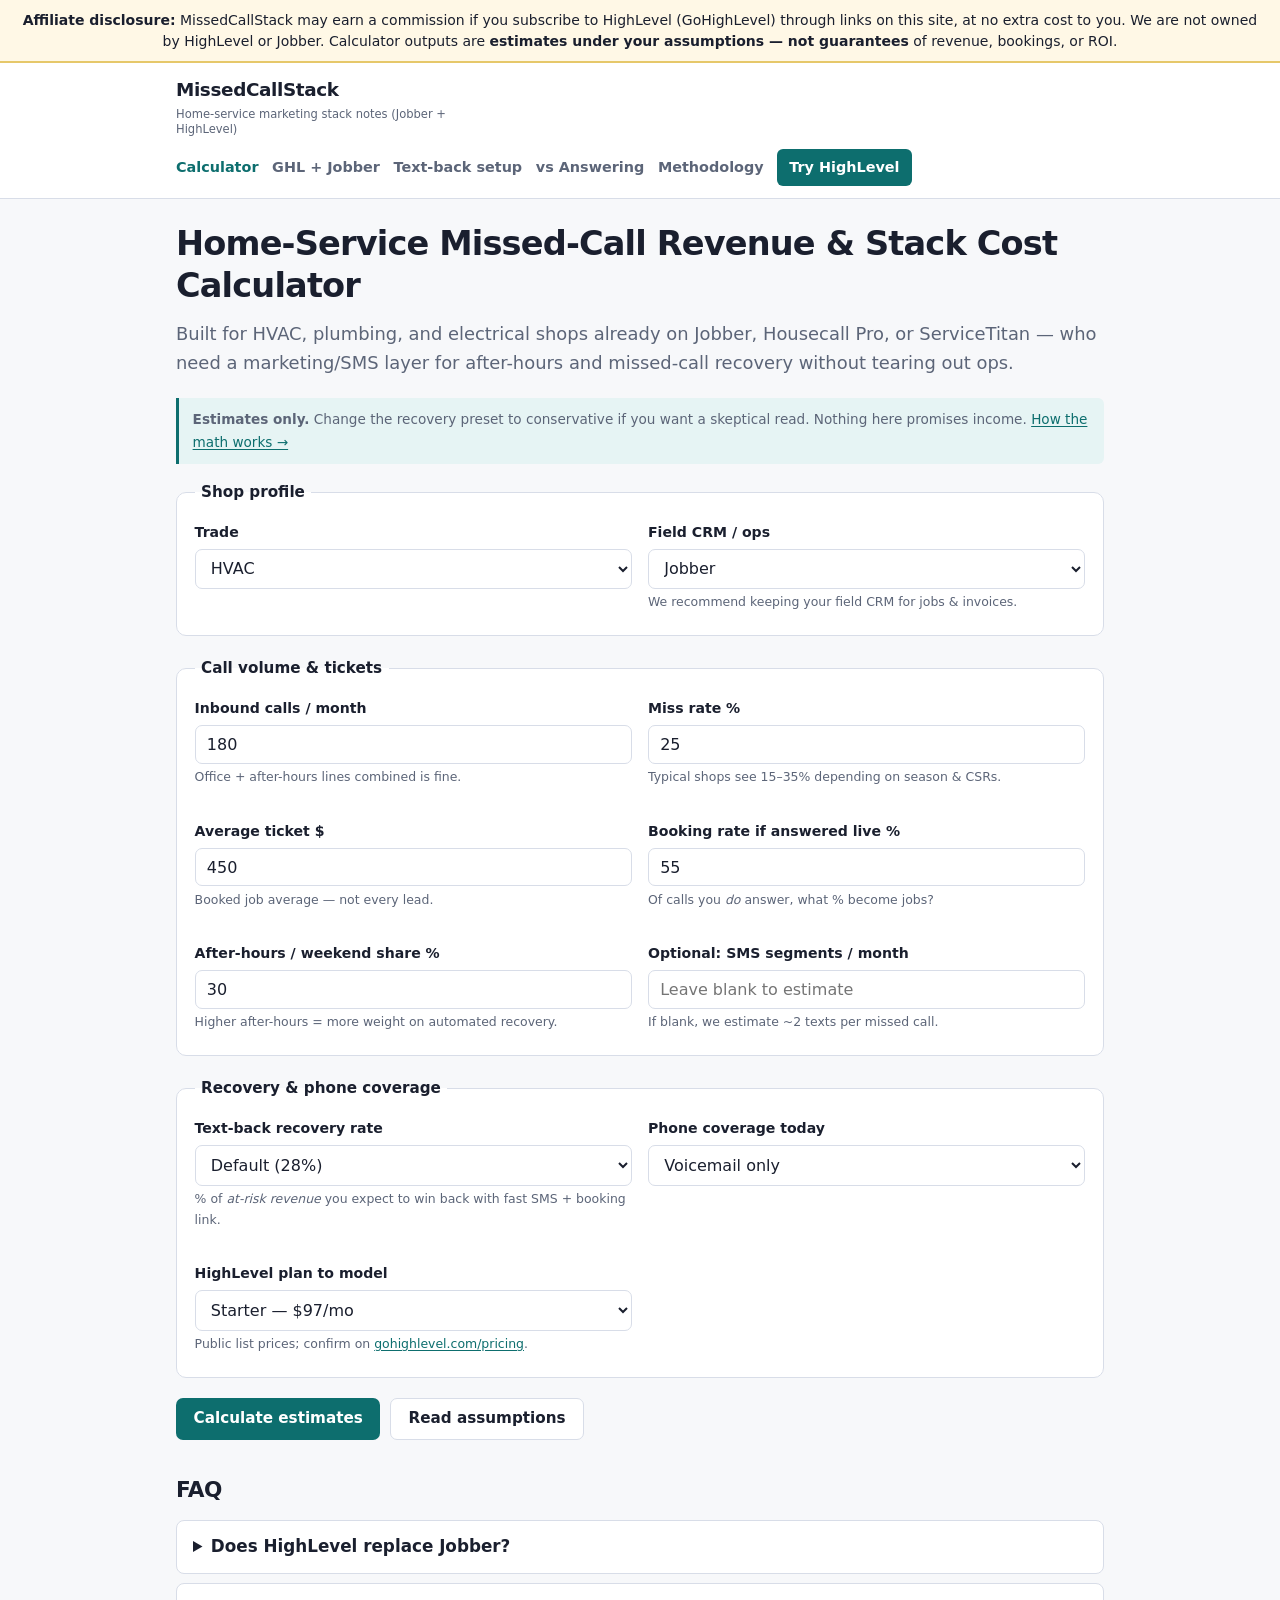
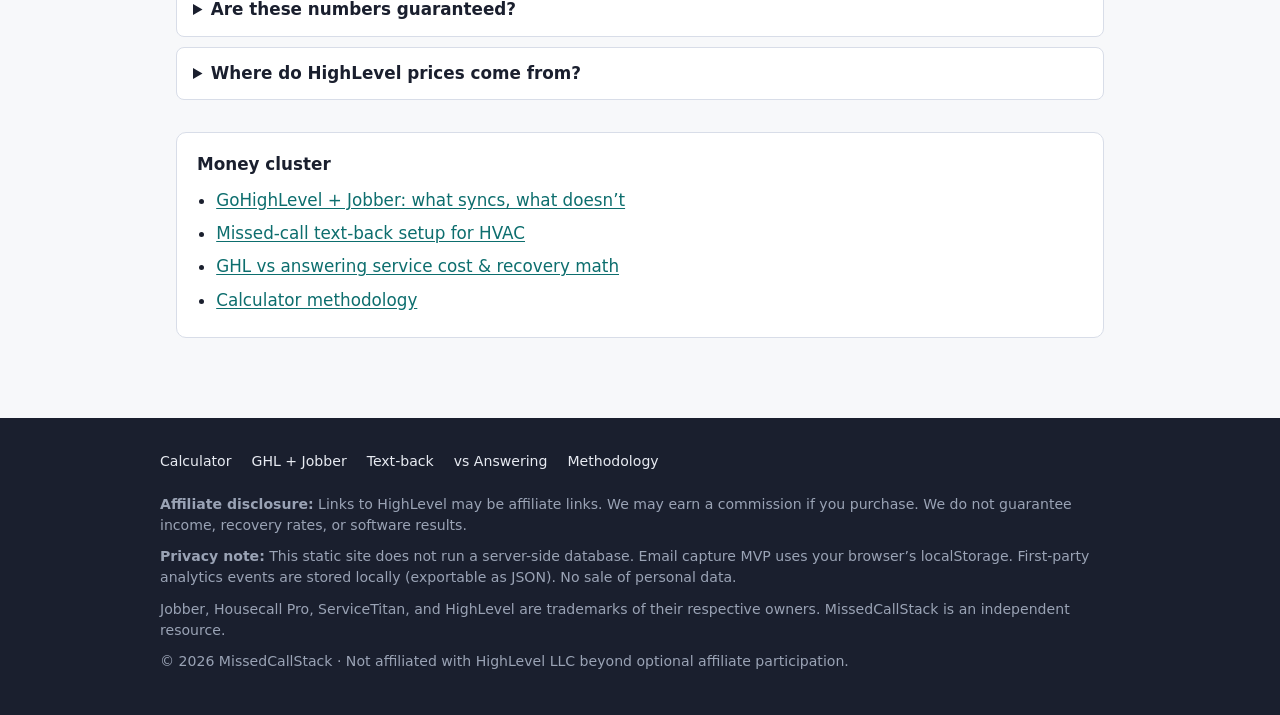
==== index.html @ e6b7d424 "Initial MissedCallStack MVP: calculator + money-cluster pages Static site for home-service missed-ca" ====
<!DOCTYPE html>
<html lang="en">
<head>
  <meta charset="utf-8">
  <meta name="viewport" content="width=device-width, initial-scale=1">
  <title>Missed-Call Revenue Calculator for HVAC, Plumbing &amp; Electrical | MissedCallStack</title>
  <meta name="description" content="Estimate revenue at risk from missed inbound calls and compare Jobber + HighLevel stack cost vs answering services. Conservative assumptions, no income guarantees.">
  <link rel="canonical" href="">
  <meta name="robots" content="index,follow">
  <meta property="og:title" content="Home-Service Missed-Call Revenue &amp; Stack Cost Calculator">
  <meta property="og:description" content="For contractors on Jobber, Housecall Pro, or ServiceTitan who need SMS and missed-call recovery without ripping out ops.">
  <meta property="og:type" content="website">
  <link rel="stylesheet" href="css/styles.css">
  <script type="application/ld+json">
  {
    "@context": "https://schema.org",
    "@type": "WebApplication",
    "name": "MissedCallStack Calculator",
    "applicationCategory": "BusinessApplication",
    "offers": { "@type": "Offer", "price": "0", "priceCurrency": "USD" },
    "description": "Estimate missed-call revenue at risk and HighLevel stack break-even for home-service contractors."
  }
  </script>
  <script type="application/ld+json">
  {
    "@context": "https://schema.org",
    "@type": "FAQPage",
    "mainEntity": [
      {
        "@type": "Question",
        "name": "Does HighLevel replace Jobber for HVAC shops?",
        "acceptedAnswer": {
          "@type": "Answer",
          "text": "No. Keep Jobber (or Housecall Pro / ServiceTitan) for field ops—dispatch, job costing, invoices, and the tech app. Use HighLevel for marketing, SMS, calendars, and missed-call text-back. Official Jobber↔HighLevel sync covers client/contact fields, not jobs or notes."
        }
      },
      {
        "@type": "Question",
        "name": "What does this calculator guarantee?",
        "acceptedAnswer": {
          "@type": "Answer",
          "text": "Nothing. All outputs are estimates based on your inputs and labeled assumptions. Recovery rates and tickets vary by market, season, and how well your team follows up."
        }
      },
      {
        "@type": "Question",
        "name": "How much is HighLevel for a single shop?",
        "acceptedAnswer": {
          "@type": "Answer",
          "text": "HighLevel publicly lists Starter at $97/month and Unlimited at $297/month, plus usage-based SMS and phone costs. Confirm current pricing on gohighlevel.com/pricing. A 14-day trial is advertised."
        }
      }
    ]
  }
  </script>
</head>
<body>
  <a class="skip-link" href="#main">Skip to content</a>

  <aside class="ftc-disclosure" role="note">
    <strong>Affiliate disclosure:</strong> MissedCallStack may earn a commission if you subscribe to HighLevel (GoHighLevel) through links on this site, at no extra cost to you. We are not owned by HighLevel or Jobber. Calculator outputs are <strong>estimates under your assumptions — not guarantees</strong> of revenue, bookings, or ROI.
  </aside>

  <header class="site-header">
    <div class="header-inner">
      <a class="brand" href="">
        <span class="brand-name">MissedCallStack</span>
        <span class="brand-tag">Home-service marketing stack notes (Jobber + HighLevel)</span>
      </a>
      <button type="button" class="nav-toggle" id="nav-toggle" aria-expanded="false" aria-controls="site-nav">Menu</button>
      <nav class="nav" id="site-nav" aria-label="Primary">
        <a href="" aria-current="page">Calculator</a>
        <a href="ghl-jobber-stack/">GHL + Jobber</a>
        <a href="missed-call-text-back/">Text-back setup</a>
        <a href="ghl-vs-answering-service/">vs Answering</a>
        <a href="methodology/">Methodology</a>
        <a class="nav-cta" data-affiliate="header" href="https://www.gohighlevel.com/">Try HighLevel</a>
      </nav>
    </div>
  </header>

  <main id="main" class="wide">
    <h1>Home-Service Missed-Call Revenue &amp; Stack Cost Calculator</h1>
    <p class="lede">Built for HVAC, plumbing, and electrical shops already on Jobber, Housecall Pro, or ServiceTitan — who need a marketing/SMS layer for after-hours and missed-call recovery without tearing out ops.</p>

    <p class="estimate-note"><strong>Estimates only.</strong> Change the recovery preset to conservative if you want a skeptical read. Nothing here promises income. <a href="methodology/">How the math works →</a></p>

    <form id="calc-form" class="calc-form" novalidate>
      <fieldset class="fieldset">
        <legend>Shop profile</legend>
        <div class="grid-2">
          <div class="field">
            <label for="trade">Trade</label>
            <select id="trade" name="trade">
              <option value="hvac" selected>HVAC</option>
              <option value="plumbing">Plumbing</option>
              <option value="electrical">Electrical</option>
              <option value="multi">Multi-trade</option>
              <option value="other">Other home service</option>
            </select>
          </div>
          <div class="field">
            <label for="crm">Field CRM / ops</label>
            <select id="crm" name="crm">
              <option value="jobber" selected>Jobber</option>
              <option value="hcp">Housecall Pro</option>
              <option value="servicetitan">ServiceTitan</option>
              <option value="other">Other</option>
              <option value="none">None yet</option>
            </select>
            <span class="hint">We recommend keeping your field CRM for jobs &amp; invoices.</span>
          </div>
        </div>
      </fieldset>

      <fieldset class="fieldset">
        <legend>Call volume &amp; tickets</legend>
        <div class="grid-2">
          <div class="field">
            <label for="calls">Inbound calls / month</label>
            <input type="number" id="calls" name="calls" min="0" max="100000" step="1" value="180" required>
            <span class="hint">Office + after-hours lines combined is fine.</span>
          </div>
          <div class="field">
            <label for="miss-rate">Miss rate %</label>
            <input type="number" id="miss-rate" name="miss-rate" min="0" max="100" step="1" value="25" required>
            <span class="hint">Typical shops see 15–35% depending on season &amp; CSRs.</span>
          </div>
          <div class="field">
            <label for="ticket">Average ticket $</label>
            <input type="number" id="ticket" name="ticket" min="0" max="1000000" step="1" value="450" required>
            <span class="hint">Booked job average — not every lead.</span>
          </div>
          <div class="field">
            <label for="booking-live">Booking rate if answered live %</label>
            <input type="number" id="booking-live" name="booking-live" min="0" max="100" step="1" value="55" required>
            <span class="hint">Of calls you <em>do</em> answer, what % become jobs?</span>
          </div>
          <div class="field">
            <label for="after-hours">After-hours / weekend share %</label>
            <input type="number" id="after-hours" name="after-hours" min="0" max="100" step="1" value="30">
            <span class="hint">Higher after-hours = more weight on automated recovery.</span>
          </div>
          <div class="field">
            <label for="sms-vol">Optional: SMS segments / month</label>
            <input type="number" id="sms-vol" name="sms-vol" min="0" max="1000000" step="1" value="" placeholder="Leave blank to estimate">
            <span class="hint">If blank, we estimate ~2 texts per missed call.</span>
          </div>
        </div>
      </fieldset>

      <fieldset class="fieldset">
        <legend>Recovery &amp; phone coverage</legend>
        <div class="grid-2">
          <div class="field">
            <label for="recovery-mode">Text-back recovery rate</label>
            <select id="recovery-mode" name="recovery-mode">
              <option value="conservative">Conservative (15%)</option>
              <option value="default" selected>Default (28%)</option>
              <option value="optimistic">Optimistic (42%)</option>
              <option value="custom">Custom…</option>
            </select>
            <span class="hint">% of <em>at-risk revenue</em> you expect to win back with fast SMS + booking link.</span>
          </div>
          <div class="field" id="recovery-custom-wrap" style="display:none">
            <label for="recovery-custom">Custom recovery %</label>
            <input type="number" id="recovery-custom" name="recovery-custom" min="0" max="100" step="1" value="20">
          </div>
          <div class="field">
            <label for="coverage">Phone coverage today</label>
            <select id="coverage" name="coverage">
              <option value="voicemail" selected>Voicemail only</option>
              <option value="answering">Answering service</option>
              <option value="none">Often goes unanswered</option>
            </select>
          </div>
          <div class="field" id="answering-cost-wrap" style="display:none">
            <label for="answering-cost">Answering service $ / month</label>
            <input type="number" id="answering-cost" name="answering-cost" min="0" max="50000" step="1" value="350">
          </div>
          <div class="field">
            <label for="ghl-plan">HighLevel plan to model</label>
            <select id="ghl-plan" name="ghl-plan">
              <option value="97" selected>Starter — $97/mo</option>
              <option value="297">Unlimited — $297/mo</option>
            </select>
            <span class="hint">Public list prices; confirm on <a href="https://www.gohighlevel.com/pricing/" rel="noopener noreferrer" target="_blank">gohighlevel.com/pricing</a>.</span>
          </div>
        </div>
      </fieldset>

      <div class="btn-row">
        <button type="submit" class="btn">Calculate estimates</button>
        <a class="btn btn-secondary" href="methodology/">Read assumptions</a>
      </div>
    </form>

    <section id="results" class="results" aria-live="polite">
      <h2>Your estimates</h2>
      <p id="assumptions-line" class="estimate-note"></p>

      <div class="grid-3">
        <div class="card stat">
          <div class="stat-value" id="out-at-risk-mo">—</div>
          <div class="stat-label">Est. monthly revenue at risk</div>
        </div>
        <div class="card stat">
          <div class="stat-value" id="out-recovered-mo">—</div>
          <div class="stat-label">Est. monthly recovered (text-back)</div>
        </div>
        <div class="card stat">
          <div class="stat-value" id="out-missed">—</div>
          <div class="stat-label">Missed calls modeled</div>
        </div>
      </div>

      <div class="grid-2">
        <div class="card stat">
          <div class="stat-value" id="out-at-risk-yr">—</div>
          <div class="stat-label">Est. annual revenue at risk</div>
        </div>
        <div class="card stat">
          <div class="stat-value" id="out-recovered-yr">—</div>
          <div class="stat-label">Est. annual recovered</div>
        </div>
      </div>

      <h3>Break-even jobs (plan + SMS mid-band)</h3>
      <div class="grid-2">
        <div class="card">
          <strong>$97 Starter</strong>
          <p id="out-be-97" style="font-size:1.35rem;font-weight:700;margin:0.35rem 0">—</p>
          <p class="hint" style="margin:0;color:var(--muted);font-size:0.85rem">Jobs/mo at your avg ticket to cover plan + estimated SMS.</p>
        </div>
        <div class="card">
          <strong>$297 Unlimited</strong>
          <p id="out-be-297" style="font-size:1.35rem;font-weight:700;margin:0.35rem 0">—</p>
          <p class="hint" style="margin:0;color:var(--muted);font-size:0.85rem">Same math at Unlimited list price.</p>
        </div>
      </div>
      <p><strong>SMS cost band (estimate):</strong> <span id="out-sms-band">—</span>. Carrier/A2P rates vary; HighLevel usage fees are separate from the subscription.</p>

      <div class="recommend" id="stack-rec">
        <h3>Stack recommendation</h3>
        <p><strong>Trade:</strong> <span id="rec-trade">—</span> · <strong>Keep ops in:</strong> <span id="rec-crm">—</span></p>
        <p id="rec-keep"></p>
        <p id="rec-add"></p>
        <p id="rec-plan"></p>
        <p><a href="ghl-jobber-stack/">What syncs between Jobber and HighLevel →</a></p>
      </div>

      <h3>Answering service vs HighLevel <span style="font-weight:500;font-size:0.9rem;color:var(--muted)">(labeled assumptions)</span></h3>
      <table class="compare-table">
        <thead>
          <tr>
            <th>Model</th>
            <th>Est. monthly cost</th>
            <th>Est. recovered revenue</th>
            <th>Est. net</th>
          </tr>
        </thead>
        <tbody>
          <tr>
            <td>Answering service</td>
            <td id="cmp-ans-cost">—</td>
            <td id="cmp-ans-rec">—</td>
            <td id="cmp-ans-net">—</td>
          </tr>
          <tr>
            <td>HighLevel + SMS (mid)</td>
            <td id="cmp-ghl-cost">—</td>
            <td id="cmp-ghl-rec">—</td>
            <td id="cmp-ghl-net">—</td>
          </tr>
        </tbody>
        <caption>
          Answering recovery assumes ~50% of the miss pool is caught live when an answering service is selected — a simplification. GHL recovery uses your text-back preset. Neither is a promise. See <a href="ghl-vs-answering-service/">full comparison notes</a>.
        </caption>
      </table>

      <div class="btn-row">
        <button type="button" class="btn btn-secondary" id="btn-download">Download results (.txt)</button>
        <button type="button" class="btn btn-secondary" id="btn-print">Print summary</button>
        <a class="btn" data-affiliate="calculator_results" href="https://www.gohighlevel.com/">Open HighLevel (affiliate link)</a>
      </div>

      <div class="email-capture">
        <h3>Get the 7-day missed-call SOP</h3>
        <p>Practical checklist for HVAC/plumbing shops: number routing, GHL workflow outline, Jobber handoff, and first-week QA. Free. No spam pitch deck.</p>
        <form data-email-capture="calculator_sop" novalidate>
          <div class="field">
            <label for="sop-email">Work email</label>
            <input type="email" id="sop-email" name="email" required autocomplete="email" placeholder="you@yourhvacco.com">
            <p class="form-error" role="alert"></p>
          </div>
          <button type="submit" class="btn">Save my request</button>
          <p class="form-success" role="status"></p>
          <p class="hint" style="margin-top:0.75rem;color:var(--muted);font-size:0.8rem">MVP stores your email in this browser’s localStorage only. Kit/Formspree can be wired later at $0 tiers. Use mailto fallback on success if you want a copy in your inbox.</p>
        </form>
      </div>
    </section>

    <section class="faq" aria-labelledby="faq-h">
      <h2 id="faq-h">FAQ</h2>
      <details>
        <summary>Does HighLevel replace Jobber?</summary>
        <p>No. Keep Jobber (or HCP / ServiceTitan) for field ops. Use GHL for marketing, SMS, and missed-call recovery. <a href="ghl-jobber-stack/">Integration details</a>.</p>
      </details>
      <details>
        <summary>Are these numbers guaranteed?</summary>
        <p>No. They are estimates from your inputs. Markets, seasonality, lead quality, and follow-up discipline change outcomes.</p>
      </details>
      <details>
        <summary>Where do HighLevel prices come from?</summary>
        <p>Public list prices on <a href="https://www.gohighlevel.com/pricing/" rel="noopener noreferrer" target="_blank">gohighlevel.com/pricing</a> (Starter $97, Unlimited $297 monthly as of our last check). SMS/phone are usage-based.</p>
      </details>
    </section>

    <aside class="related">
      <strong>Money cluster</strong>
      <ul>
        <li><a href="ghl-jobber-stack/">GoHighLevel + Jobber: what syncs, what doesn’t</a></li>
        <li><a href="missed-call-text-back/">Missed-call text-back setup for HVAC</a></li>
        <li><a href="ghl-vs-answering-service/">GHL vs answering service cost &amp; recovery math</a></li>
        <li><a href="methodology/">Calculator methodology</a></li>
      </ul>
    </aside>
  </main>

  <footer class="site-footer">
    <div class="footer-inner">
      <nav class="footer-nav" aria-label="Footer">
        <a href="">Calculator</a>
        <a href="ghl-jobber-stack/">GHL + Jobber</a>
        <a href="missed-call-text-back/">Text-back</a>
        <a href="ghl-vs-answering-service/">vs Answering</a>
        <a href="methodology/">Methodology</a>
      </nav>
      <div class="footer-disclosures">
        <p><strong>Affiliate disclosure:</strong> Links to HighLevel may be affiliate links. We may earn a commission if you purchase. We do not guarantee income, recovery rates, or software results.</p>
        <p><strong>Privacy note:</strong> This static site does not run a server-side database. Email capture MVP uses your browser’s localStorage. First-party analytics events are stored locally (exportable as JSON). No sale of personal data.</p>
        <p>Jobber, Housecall Pro, ServiceTitan, and HighLevel are trademarks of their respective owners. MissedCallStack is an independent resource.</p>
        <p>© <span data-year>2026</span> MissedCallStack · Not affiliated with HighLevel LLC beyond optional affiliate participation.</p>
      </div>
    </div>
  </footer>

  <script src="js/config.js"></script>
  <script src="js/analytics.js"></script>
  <script src="js/site.js"></script>
  <script src="js/calculator.js"></script>
</body>
</html>
---- css/styles.css ----
/* MissedCallStack — mobile-first, accessible, fast */
:root {
  --bg: #f7f8fa;
  --surface: #ffffff;
  --ink: #1a1f2e;
  --muted: #5c6578;
  --border: #d8dde8;
  --accent: #0d6e6e;
  --accent-hover: #0a5555;
  --accent-soft: #e6f4f4;
  --warn-bg: #fff8e6;
  --warn-border: #e6c86a;
  --ok: #1b7a4e;
  --ok-bg: #e8f6ee;
  --danger: #9b2c2c;
  --radius: 10px;
  --shadow: 0 1px 3px rgba(26, 31, 46, 0.08), 0 4px 12px rgba(26, 31, 46, 0.04);
  --font: system-ui, -apple-system, 'Segoe UI', Roboto, 'Helvetica Neue', Arial, sans-serif;
  --mono: ui-monospace, 'Cascadia Code', 'SF Mono', Menlo, Consolas, monospace;
  --max: 720px;
  --wide: 960px;
}

*, *::before, *::after { box-sizing: border-box; }
html { scroll-behavior: smooth; }
body {
  margin: 0;
  font-family: var(--font);
  font-size: 1.05rem;
  line-height: 1.65;
  color: var(--ink);
  background: var(--bg);
  -webkit-font-smoothing: antialiased;
}
img { max-width: 100%; height: auto; }
a { color: var(--accent); text-underline-offset: 2px; }
a:hover { color: var(--accent-hover); }
a:focus-visible, button:focus-visible, input:focus-visible, select:focus-visible, textarea:focus-visible {
  outline: 3px solid var(--accent);
  outline-offset: 2px;
}

.skip-link {
  position: absolute;
  left: -9999px;
  top: 0;
  background: var(--accent);
  color: #fff;
  padding: 0.5rem 1rem;
  z-index: 100;
}
.skip-link:focus { left: 0; }

/* FTC disclosure — above the fold */
.ftc-disclosure {
  background: var(--warn-bg);
  border-bottom: 2px solid var(--warn-border);
  padding: 0.65rem 1rem;
  font-size: 0.875rem;
  line-height: 1.45;
  color: var(--ink);
  text-align: center;
}
.ftc-disclosure strong { font-weight: 700; }

.site-header {
  background: var(--surface);
  border-bottom: 1px solid var(--border);
  position: sticky;
  top: 0;
  z-index: 50;
}
.header-inner {
  max-width: var(--wide);
  margin: 0 auto;
  padding: 0.75rem 1rem;
  display: flex;
  flex-wrap: wrap;
  align-items: center;
  justify-content: space-between;
  gap: 0.75rem;
}
.brand {
  text-decoration: none;
  color: var(--ink);
  display: flex;
  flex-direction: column;
  gap: 0.1rem;
}
.brand-name {
  font-weight: 750;
  font-size: 1.15rem;
  letter-spacing: -0.02em;
}
.brand-tag {
  font-size: 0.72rem;
  color: var(--muted);
  font-weight: 500;
  max-width: 280px;
  line-height: 1.3;
}
.nav {
  display: flex;
  flex-wrap: wrap;
  gap: 0.35rem 0.85rem;
  align-items: center;
}
.nav a {
  text-decoration: none;
  color: var(--muted);
  font-size: 0.9rem;
  font-weight: 600;
}
.nav a:hover, .nav a[aria-current="page"] { color: var(--accent); }
.nav-cta {
  background: var(--accent);
  color: #fff !important;
  padding: 0.4rem 0.75rem;
  border-radius: 6px;
}
.nav-cta:hover { background: var(--accent-hover); color: #fff !important; }

.nav-toggle {
  display: none;
  background: transparent;
  border: 1px solid var(--border);
  border-radius: 6px;
  padding: 0.4rem 0.65rem;
  font-size: 0.85rem;
  font-weight: 600;
  cursor: pointer;
  color: var(--ink);
}

@media (max-width: 720px) {
  .nav-toggle { display: block; }
  .nav {
    display: none;
    width: 100%;
    flex-direction: column;
    align-items: flex-start;
    padding-top: 0.5rem;
  }
  .nav.is-open { display: flex; }
}

main {
  max-width: var(--max);
  margin: 0 auto;
  padding: 1.5rem 1rem 3rem;
}
main.wide { max-width: var(--wide); }

h1 {
  font-size: clamp(1.55rem, 4vw, 2.1rem);
  line-height: 1.25;
  letter-spacing: -0.025em;
  margin: 0 0 0.75rem;
}
h2 {
  font-size: 1.35rem;
  letter-spacing: -0.02em;
  margin: 2rem 0 0.75rem;
  padding-top: 0.5rem;
  border-top: 1px solid var(--border);
}
h2:first-of-type { border-top: none; padding-top: 0; }
h3 { font-size: 1.1rem; margin: 1.35rem 0 0.5rem; }
p { margin: 0 0 1rem; }
.lede { font-size: 1.12rem; color: var(--muted); margin-bottom: 1.25rem; }
.estimate-note {
  font-size: 0.85rem;
  color: var(--muted);
  background: var(--accent-soft);
  border-left: 3px solid var(--accent);
  padding: 0.65rem 0.85rem;
  margin: 1rem 0;
  border-radius: 0 6px 6px 0;
}

.card {
  background: var(--surface);
  border: 1px solid var(--border);
  border-radius: var(--radius);
  padding: 1.15rem 1.25rem;
  box-shadow: var(--shadow);
  margin: 1rem 0;
}
.card h3 { margin-top: 0; }
.grid-2 {
  display: grid;
  gap: 1rem;
}
@media (min-width: 640px) {
  .grid-2 { grid-template-columns: 1fr 1fr; }
}
.grid-3 {
  display: grid;
  gap: 1rem;
}
@media (min-width: 720px) {
  .grid-3 { grid-template-columns: 1fr 1fr 1fr; }
}

.btn {
  display: inline-flex;
  align-items: center;
  justify-content: center;
  gap: 0.4rem;
  background: var(--accent);
  color: #fff;
  border: none;
  border-radius: 7px;
  padding: 0.65rem 1.1rem;
  font-size: 0.95rem;
  font-weight: 650;
  cursor: pointer;
  text-decoration: none;
  font-family: inherit;
  line-height: 1.3;
}
.btn:hover { background: var(--accent-hover); color: #fff; }
.btn-secondary {
  background: var(--surface);
  color: var(--ink);
  border: 1px solid var(--border);
}
.btn-secondary:hover { background: var(--bg); color: var(--ink); }
.btn-block { width: 100%; }
.btn-row { display: flex; flex-wrap: wrap; gap: 0.6rem; margin: 1rem 0; }

/* Calculator form */
.calc-form label {
  display: block;
  font-weight: 650;
  font-size: 0.88rem;
  margin-bottom: 0.3rem;
}
.calc-form .field { margin-bottom: 1rem; }
.calc-form .hint {
  display: block;
  font-size: 0.78rem;
  font-weight: 400;
  color: var(--muted);
  margin-top: 0.2rem;
}
.calc-form input[type="number"],
.calc-form input[type="email"],
.calc-form input[type="text"],
.calc-form select {
  width: 100%;
  padding: 0.55rem 0.7rem;
  border: 1px solid var(--border);
  border-radius: 7px;
  font-size: 1rem;
  font-family: inherit;
  background: var(--surface);
  color: var(--ink);
}
.calc-form input:invalid:not(:placeholder-shown) { border-color: var(--danger); }
.fieldset {
  border: 1px solid var(--border);
  border-radius: var(--radius);
  padding: 1rem 1.1rem 0.4rem;
  margin: 0 0 1.25rem;
  background: var(--surface);
}
.fieldset legend {
  font-weight: 700;
  padding: 0 0.4rem;
  font-size: 0.95rem;
}

.results {
  display: none;
}
.results.is-visible { display: block; }
.stat {
  text-align: center;
  padding: 1rem;
}
.stat-value {
  font-size: 1.65rem;
  font-weight: 750;
  letter-spacing: -0.02em;
  color: var(--accent);
  font-variant-numeric: tabular-nums;
}
.stat-label {
  font-size: 0.8rem;
  color: var(--muted);
  margin-top: 0.25rem;
}
.recommend {
  background: var(--ok-bg);
  border: 1px solid #b8e0c8;
  border-radius: var(--radius);
  padding: 1.1rem 1.25rem;
  margin: 1.25rem 0;
}
.recommend h3 { margin-top: 0; color: var(--ok); }
.compare-table {
  width: 100%;
  border-collapse: collapse;
  font-size: 0.92rem;
  margin: 1rem 0;
}
.compare-table th, .compare-table td {
  border: 1px solid var(--border);
  padding: 0.55rem 0.7rem;
  text-align: left;
  vertical-align: top;
}
.compare-table th { background: var(--bg); font-weight: 650; }
.compare-table caption {
  caption-side: bottom;
  font-size: 0.8rem;
  color: var(--muted);
  text-align: left;
  padding-top: 0.5rem;
}

.email-capture {
  background: var(--surface);
  border: 2px solid var(--accent);
  border-radius: var(--radius);
  padding: 1.25rem;
  margin: 1.5rem 0;
}
.email-capture h3 { margin-top: 0; }
.form-error { color: var(--danger); font-size: 0.85rem; margin: 0.35rem 0 0; display: none; }
.form-error.is-visible { display: block; }
.form-success {
  display: none;
  background: var(--ok-bg);
  border: 1px solid #b8e0c8;
  border-radius: 7px;
  padding: 0.85rem;
  margin-top: 0.75rem;
  color: var(--ok);
  font-weight: 600;
}
.form-success.is-visible { display: block; }

.site-footer {
  background: var(--ink);
  color: #c5cad6;
  padding: 2rem 1rem;
  font-size: 0.88rem;
  margin-top: 2rem;
}
.footer-inner {
  max-width: var(--wide);
  margin: 0 auto;
}
.footer-nav {
  display: flex;
  flex-wrap: wrap;
  gap: 0.5rem 1.25rem;
  margin-bottom: 1.25rem;
}
.footer-nav a { color: #e8ebf2; text-decoration: none; }
.footer-nav a:hover { text-decoration: underline; }
.footer-disclosures p { margin: 0 0 0.65rem; color: #9aa3b5; line-height: 1.5; }
.footer-disclosures a { color: #b8d4d4; }

.breadcrumb {
  font-size: 0.85rem;
  color: var(--muted);
  margin-bottom: 1rem;
}
.breadcrumb a { color: var(--muted); }
.breadcrumb ol {
  list-style: none;
  padding: 0;
  margin: 0;
  display: flex;
  flex-wrap: wrap;
  gap: 0.35rem;
}
.breadcrumb li:not(:last-child)::after {
  content: '/';
  margin-left: 0.35rem;
  color: var(--border);
}

.steps { counter-reset: step; list-style: none; padding: 0; margin: 0 0 1.5rem; }
.steps li {
  counter-increment: step;
  position: relative;
  padding: 0 0 1.25rem 3rem;
  border-left: 2px solid var(--border);
  margin-left: 0.85rem;
}
.steps li:last-child { border-left-color: transparent; padding-bottom: 0; }
.steps li::before {
  content: counter(step);
  position: absolute;
  left: -1.1rem;
  top: 0;
  width: 2rem;
  height: 2rem;
  background: var(--accent);
  color: #fff;
  border-radius: 50%;
  display: flex;
  align-items: center;
  justify-content: center;
  font-weight: 700;
  font-size: 0.85rem;
}
.steps h3 { margin: 0 0 0.4rem; font-size: 1.05rem; }

.faq details {
  background: var(--surface);
  border: 1px solid var(--border);
  border-radius: 8px;
  padding: 0.75rem 1rem;
  margin-bottom: 0.6rem;
}
.faq summary {
  font-weight: 650;
  cursor: pointer;
}
.faq details[open] summary { margin-bottom: 0.5rem; }

.sync-yes { color: var(--ok); font-weight: 650; }
.sync-no { color: var(--danger); font-weight: 650; }

.related {
  background: var(--surface);
  border: 1px solid var(--border);
  border-radius: var(--radius);
  padding: 1.1rem 1.25rem;
  margin: 2rem 0 0;
}
.related ul { margin: 0.5rem 0 0; padding-left: 1.2rem; }
.related li { margin-bottom: 0.35rem; }

@media print {
  .ftc-disclosure, .site-header, .site-footer, .nav-toggle, .email-capture, .btn-row .btn-secondary:last-child { display: none !important; }
  body { background: #fff; }
  main { max-width: 100%; }
  .results { display: block !important; }
}
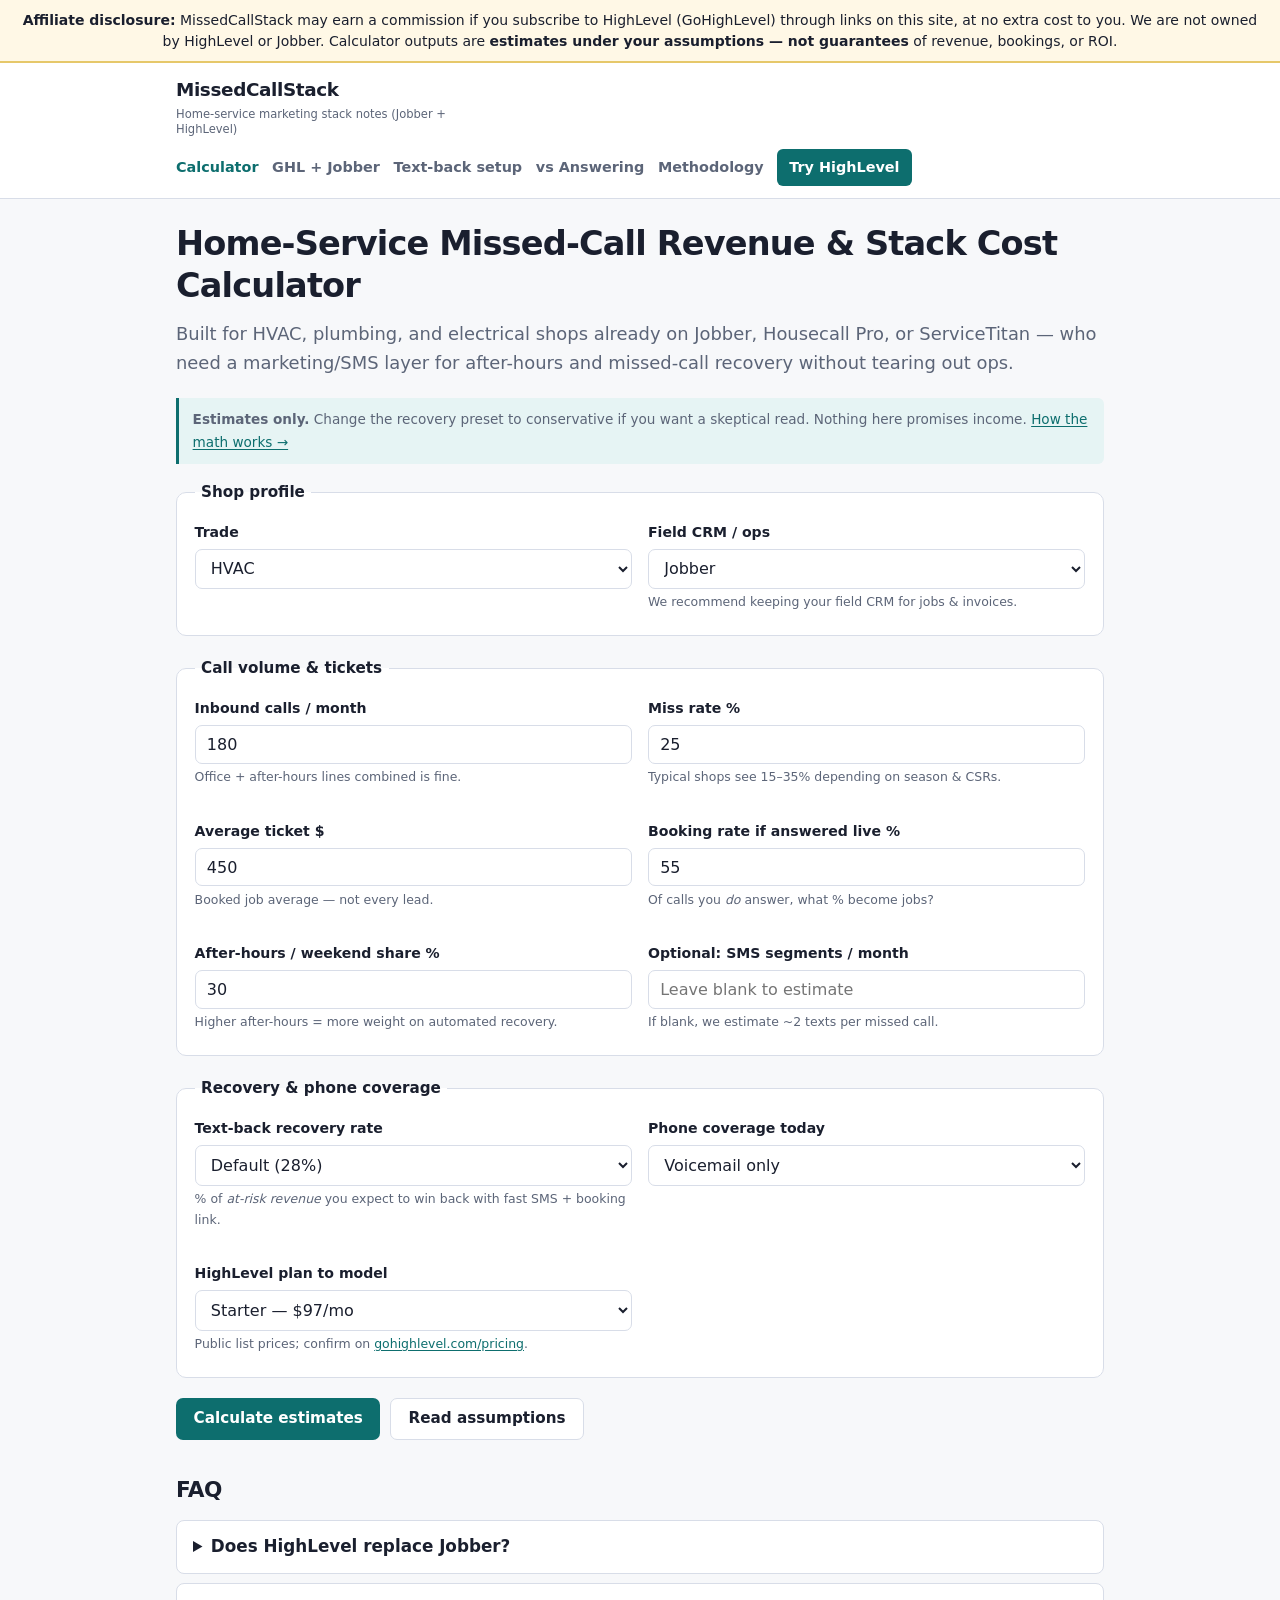
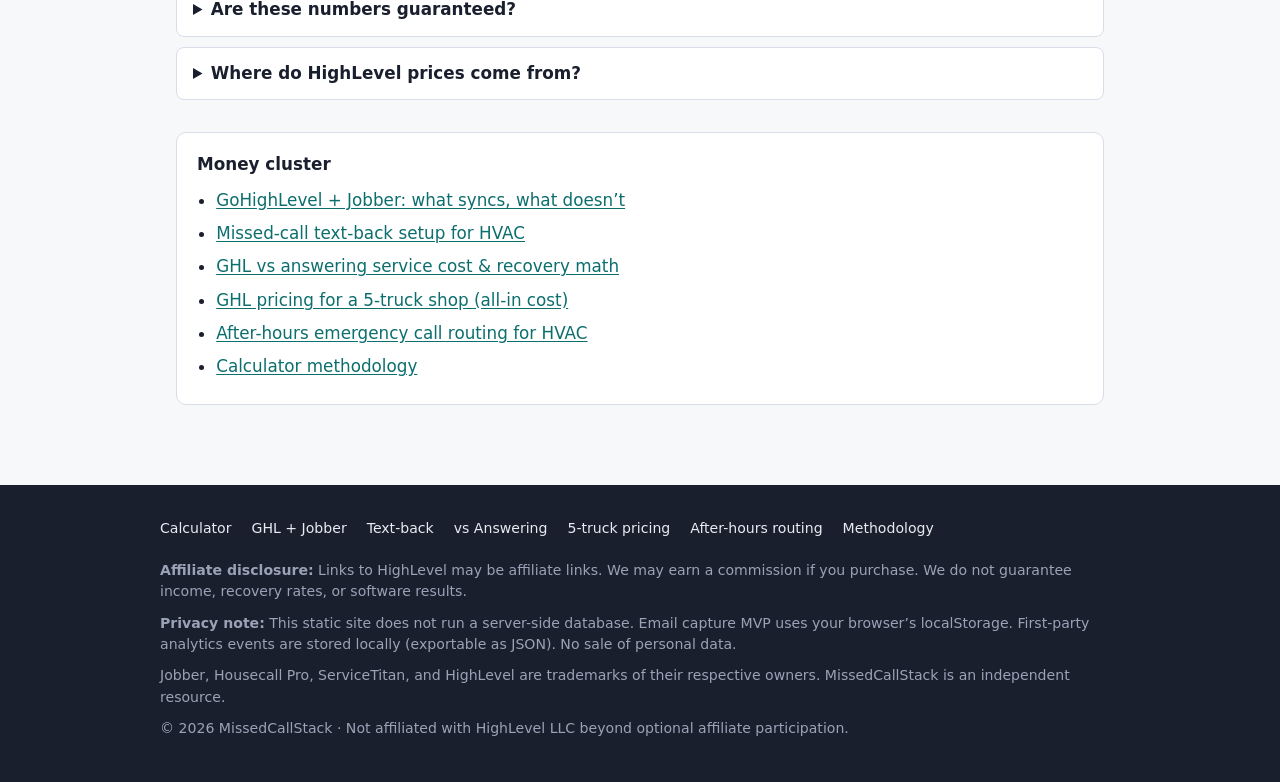
==== commit e698cbe3: "Add 5-truck pricing and after-hours HVAC routing pages Expands the money cluster with all-in cost an" ====
--- a/index.html
+++ b/index.html
@@ -250,7 +250,7 @@
       </div>
 
       <h3>Answering service vs HighLevel <span style="font-weight:500;font-size:0.9rem;color:var(--muted)">(labeled assumptions)</span></h3>
-      <table class="compare-table">
+      <div class="table-wrap"><table class="compare-table">
         <thead>
           <tr>
             <th>Model</th>
@@ -276,7 +276,7 @@
         <caption>
           Answering recovery assumes ~50% of the miss pool is caught live when an answering service is selected — a simplification. GHL recovery uses your text-back preset. Neither is a promise. See <a href="ghl-vs-answering-service/">full comparison notes</a>.
         </caption>
-      </table>
+      </table></div>
 
       <div class="btn-row">
         <button type="button" class="btn btn-secondary" id="btn-download">Download results (.txt)</button>
@@ -322,6 +322,8 @@
         <li><a href="ghl-jobber-stack/">GoHighLevel + Jobber: what syncs, what doesn’t</a></li>
         <li><a href="missed-call-text-back/">Missed-call text-back setup for HVAC</a></li>
         <li><a href="ghl-vs-answering-service/">GHL vs answering service cost &amp; recovery math</a></li>
+        <li><a href="ghl-pricing-5-truck/">GHL pricing for a 5-truck shop (all-in cost)</a></li>
+        <li><a href="after-hours-hvac-routing/">After-hours emergency call routing for HVAC</a></li>
         <li><a href="methodology/">Calculator methodology</a></li>
       </ul>
     </aside>
@@ -334,6 +336,8 @@
         <a href="ghl-jobber-stack/">GHL + Jobber</a>
         <a href="missed-call-text-back/">Text-back</a>
         <a href="ghl-vs-answering-service/">vs Answering</a>
+        <a href="ghl-pricing-5-truck/">5-truck pricing</a>
+        <a href="after-hours-hvac-routing/">After-hours routing</a>
         <a href="methodology/">Methodology</a>
       </nav>
       <div class="footer-disclosures">
--- a/css/styles.css
+++ b/css/styles.css
@@ -25,6 +25,7 @@
 html { scroll-behavior: smooth; }
 body {
   margin: 0;
+  overflow-x: clip;
   font-family: var(--font);
   font-size: 1.05rem;
   line-height: 1.65;
@@ -189,6 +190,7 @@
 .card h3 { margin-top: 0; }
 .grid-2 {
   display: grid;
+  min-width: 0;
   gap: 1rem;
 }
 @media (min-width: 640px) {
@@ -196,6 +198,7 @@
 }
 .grid-3 {
   display: grid;
+  min-width: 0;
   gap: 1rem;
 }
 @media (min-width: 720px) {
@@ -275,9 +278,25 @@
   display: none;
 }
 .results.is-visible { display: block; }
+.results .stat-value {
+  overflow-wrap: anywhere;
+  word-break: break-word;
+  max-width: 100%;
+}
+.table-wrap {
+  width: 100%;
+  max-width: 100%;
+  overflow-x: auto;
+  -webkit-overflow-scrolling: touch;
+}
+.compare-table {
+  min-width: 280px;
+}
+
 .stat {
   text-align: center;
   padding: 1rem;
+  min-width: 0;
 }
 .stat-value {
   font-size: 1.65rem;
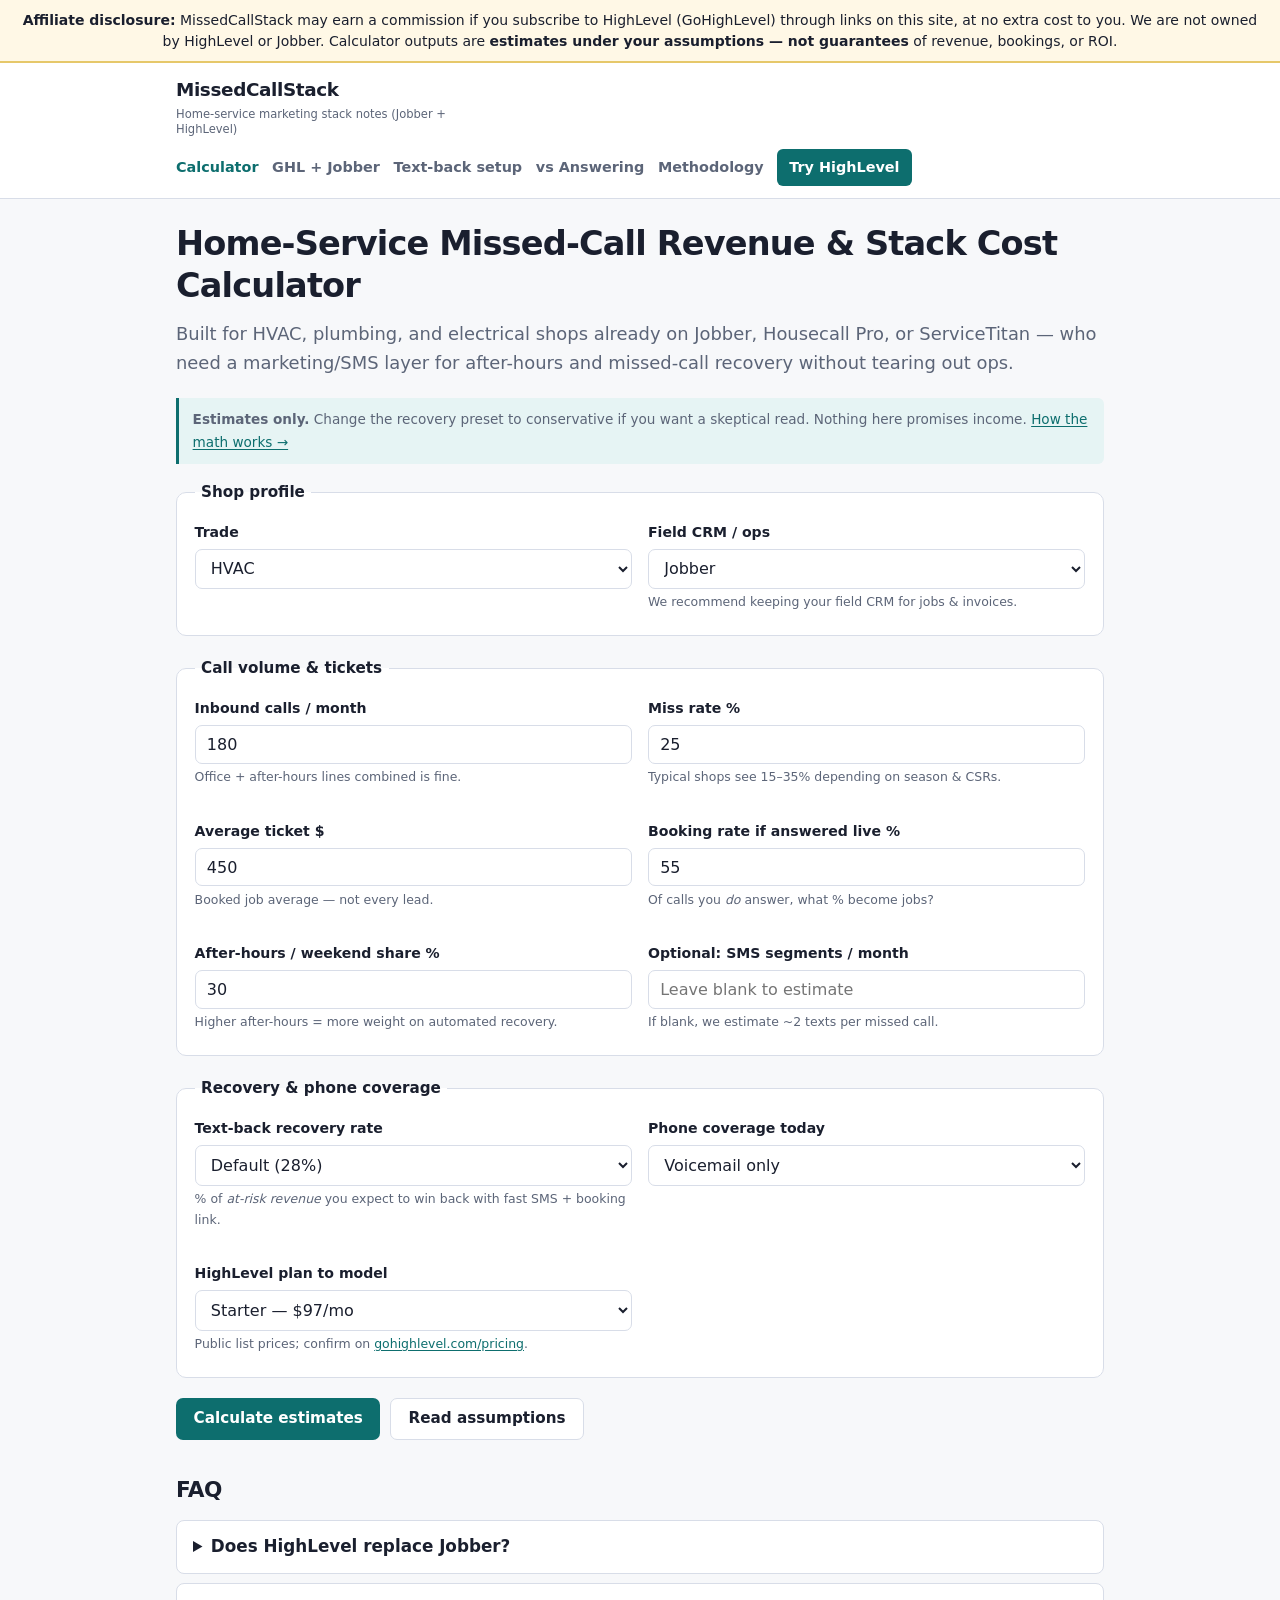
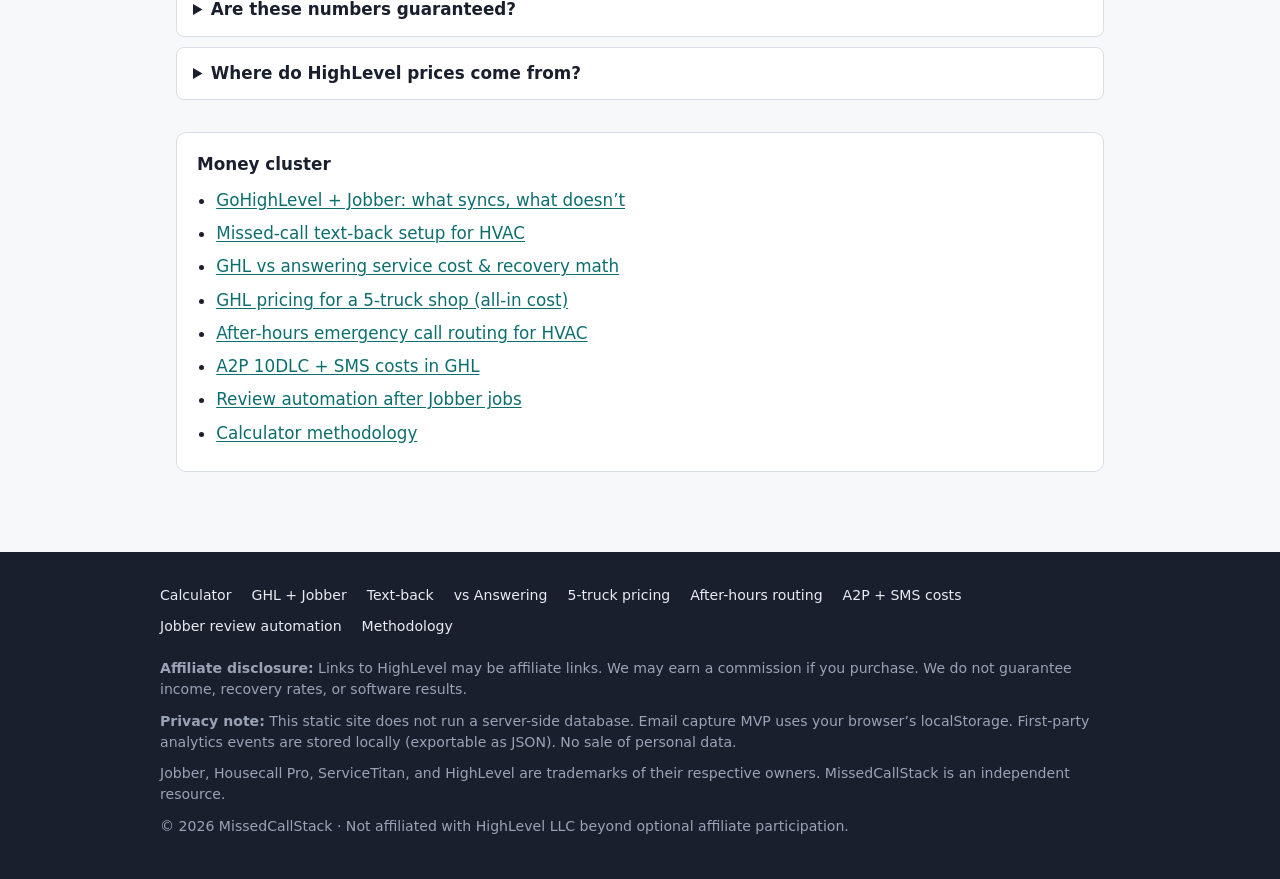
==== commit b9a2f388: "Add SMS/A2P cost and Jobber review automation pages Expands money cluster with contractor SMS fee ho" ====
--- a/index.html
+++ b/index.html
@@ -324,6 +324,8 @@
         <li><a href="ghl-vs-answering-service/">GHL vs answering service cost &amp; recovery math</a></li>
         <li><a href="ghl-pricing-5-truck/">GHL pricing for a 5-truck shop (all-in cost)</a></li>
         <li><a href="after-hours-hvac-routing/">After-hours emergency call routing for HVAC</a></li>
+        <li><a href="ghl-sms-a2p-costs/">A2P 10DLC + SMS costs in GHL</a></li>
+        <li><a href="jobber-review-automation/">Review automation after Jobber jobs</a></li>
         <li><a href="methodology/">Calculator methodology</a></li>
       </ul>
     </aside>
@@ -338,6 +340,8 @@
         <a href="ghl-vs-answering-service/">vs Answering</a>
         <a href="ghl-pricing-5-truck/">5-truck pricing</a>
         <a href="after-hours-hvac-routing/">After-hours routing</a>
+        <a href="ghl-sms-a2p-costs/">A2P + SMS costs</a>
+        <a href="jobber-review-automation/">Jobber review automation</a>
         <a href="methodology/">Methodology</a>
       </nav>
       <div class="footer-disclosures">
